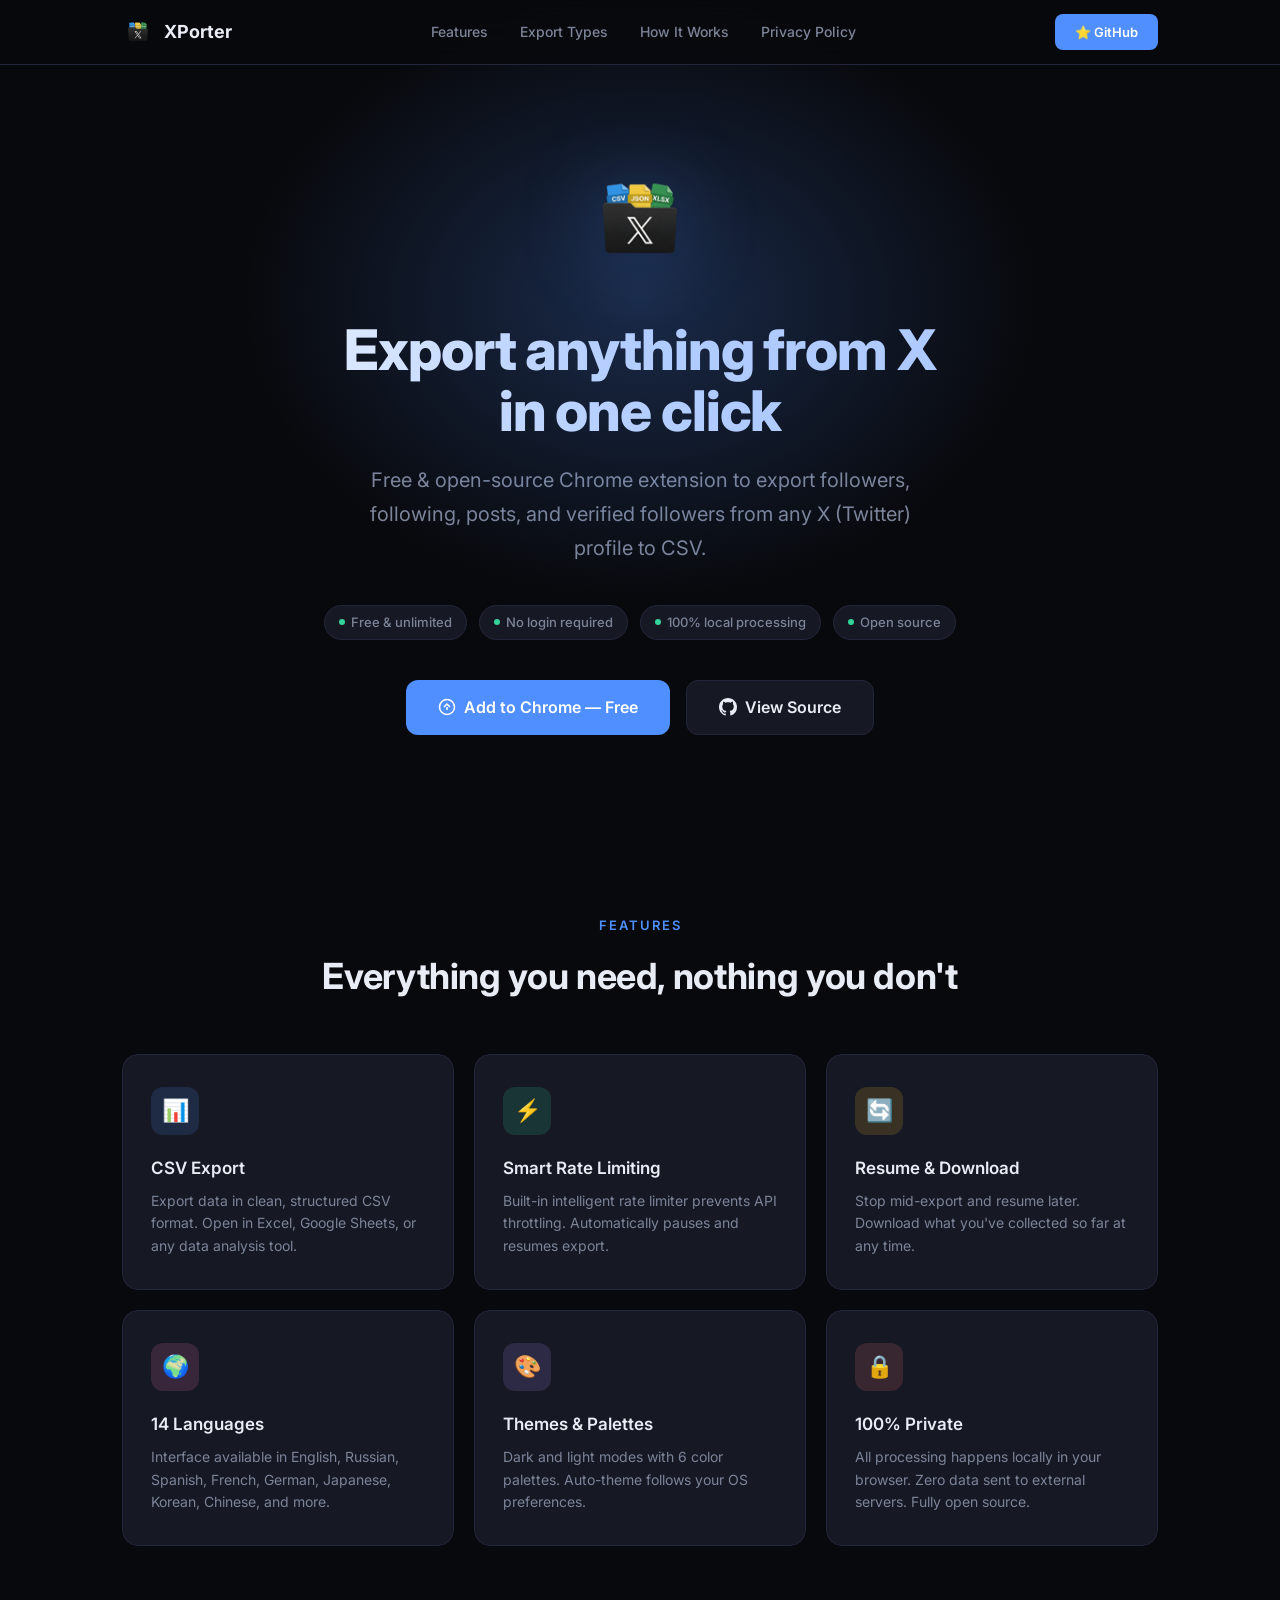
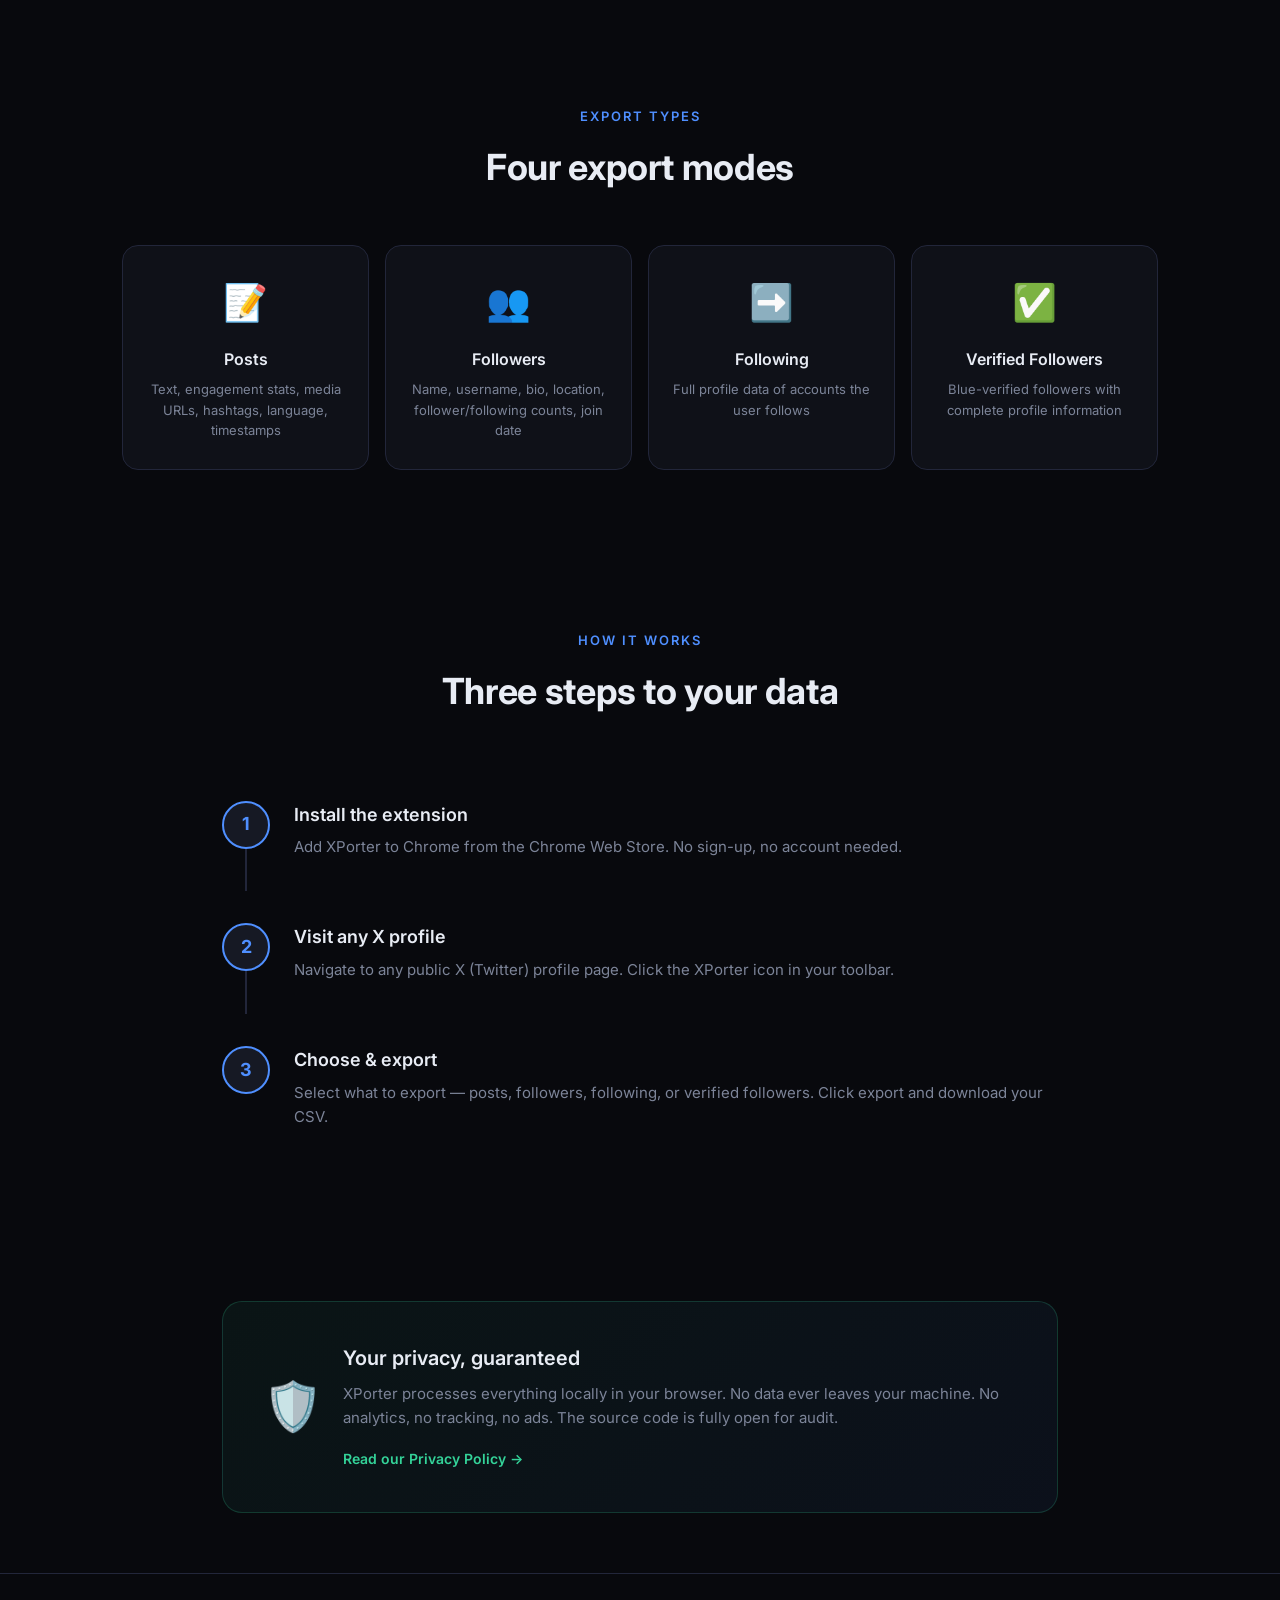
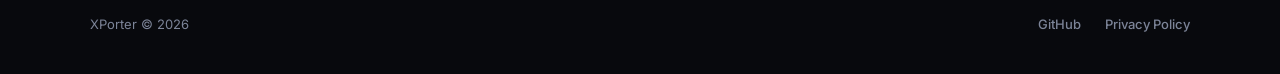
==== index.html @ e60d1402 "Restore docs/ folder for landing page" ====
<!DOCTYPE html>
<html lang="en">

<head>
    <meta charset="UTF-8">
    <meta name="viewport" content="width=device-width, initial-scale=1.0">
    <title>XPorter — Export X (Twitter) Data to CSV</title>
    <meta name="description"
        content="Free Chrome extension to export followers, following, posts, and verified followers from any X (Twitter) profile to CSV.">
    <link rel="icon" type="image/png" href="icon128.png">
    <link href="https://fonts.googleapis.com/css2?family=Inter:wght@400;500;600;700;800&display=swap" rel="stylesheet">
    <style>
        :root {
            --bg: #08090d;
            --bg-surface: #0f1118;
            --bg-card: #161924;
            --border: #22263a;
            --text: #e8ecf4;
            --text-muted: #7c8498;
            --accent: #4f8fff;
            --accent-glow: rgba(79, 143, 255, 0.25);
            --green: #34d399;
            --yellow: #fbbf24;
            --pink: #f472b6;
            --radius: 16px;
        }

        * {
            margin: 0;
            padding: 0;
            box-sizing: border-box;
        }

        body {
            font-family: 'Inter', -apple-system, BlinkMacSystemFont, sans-serif;
            background: var(--bg);
            color: var(--text);
            line-height: 1.6;
            overflow-x: hidden;
        }

        /* ====== NAV ====== */
        nav {
            position: fixed;
            top: 0;
            left: 0;
            right: 0;
            z-index: 100;
            background: rgba(8, 9, 13, 0.8);
            backdrop-filter: blur(20px);
            border-bottom: 1px solid var(--border);
        }

        .nav-inner {
            max-width: 1100px;
            margin: 0 auto;
            padding: 0 32px;
            height: 64px;
            display: flex;
            align-items: center;
            justify-content: space-between;
        }

        .nav-logo {
            display: flex;
            align-items: center;
            gap: 10px;
            font-weight: 700;
            font-size: 18px;
            color: var(--text);
            text-decoration: none;
        }

        .nav-logo img {
            width: 32px;
            height: 32px;
            border-radius: 6px;
        }

        .nav-links {
            display: flex;
            gap: 32px;
            list-style: none;
        }

        .nav-links a {
            color: var(--text-muted);
            text-decoration: none;
            font-size: 14px;
            font-weight: 500;
            transition: color 0.2s;
        }

        .nav-links a:hover {
            color: var(--text);
        }

        .nav-cta {
            background: var(--accent);
            color: #fff;
            padding: 8px 20px;
            border-radius: 8px;
            font-size: 13px;
            font-weight: 600;
            text-decoration: none;
            transition: all 0.2s;
        }

        .nav-cta:hover {
            background: #6ba0ff;
            box-shadow: 0 0 20px var(--accent-glow);
        }

        /* ====== HERO ====== */
        .hero {
            padding: 160px 32px 100px;
            text-align: center;
            position: relative;
        }

        .hero::before {
            content: '';
            position: absolute;
            top: 0;
            left: 50%;
            transform: translateX(-50%);
            width: 800px;
            height: 600px;
            background: radial-gradient(ellipse, var(--accent-glow) 0%, transparent 70%);
            pointer-events: none;
        }

        .hero-icon {
            width: 120px;
            height: 120px;
            border-radius: 28px;
            margin-bottom: 32px;
            position: relative;
            filter: drop-shadow(0 0 40px var(--accent-glow));
        }

        .hero h1 {
            font-size: 56px;
            font-weight: 800;
            line-height: 1.1;
            margin-bottom: 20px;
            letter-spacing: -0.02em;
            background: linear-gradient(135deg, #fff 0%, #94b8ff 100%);
            -webkit-background-clip: text;
            -webkit-text-fill-color: transparent;
        }

        .hero p {
            font-size: 20px;
            color: var(--text-muted);
            max-width: 560px;
            margin: 0 auto 40px;
            line-height: 1.7;
        }

        .hero-badges {
            display: flex;
            justify-content: center;
            gap: 12px;
            margin-bottom: 40px;
            flex-wrap: wrap;
        }

        .hero-badge {
            display: inline-flex;
            align-items: center;
            gap: 6px;
            padding: 6px 14px;
            background: var(--bg-card);
            border: 1px solid var(--border);
            border-radius: 20px;
            font-size: 13px;
            color: var(--text-muted);
            font-weight: 500;
        }

        .hero-badge .dot {
            width: 6px;
            height: 6px;
            border-radius: 50%;
            background: var(--green);
        }

        .hero-buttons {
            display: flex;
            gap: 16px;
            justify-content: center;
            flex-wrap: wrap;
        }

        .btn-primary {
            display: inline-flex;
            align-items: center;
            gap: 8px;
            padding: 14px 32px;
            background: var(--accent);
            color: #fff;
            border-radius: 12px;
            font-size: 16px;
            font-weight: 600;
            text-decoration: none;
            transition: all 0.3s;
        }

        .btn-primary:hover {
            background: #6ba0ff;
            box-shadow: 0 4px 30px var(--accent-glow);
            transform: translateY(-2px);
        }

        .btn-secondary {
            display: inline-flex;
            align-items: center;
            gap: 8px;
            padding: 14px 32px;
            background: var(--bg-card);
            color: var(--text);
            border: 1px solid var(--border);
            border-radius: 12px;
            font-size: 16px;
            font-weight: 600;
            text-decoration: none;
            transition: all 0.3s;
        }

        .btn-secondary:hover {
            border-color: var(--accent);
            background: rgba(79, 143, 255, 0.05);
        }

        /* ====== FEATURES ====== */
        .features {
            padding: 80px 32px;
            max-width: 1100px;
            margin: 0 auto;
        }

        .section-label {
            text-align: center;
            font-size: 13px;
            font-weight: 600;
            color: var(--accent);
            text-transform: uppercase;
            letter-spacing: 2px;
            margin-bottom: 12px;
        }

        .section-title {
            text-align: center;
            font-size: 36px;
            font-weight: 700;
            margin-bottom: 48px;
            letter-spacing: -0.01em;
        }

        .features-grid {
            display: grid;
            grid-template-columns: repeat(3, 1fr);
            gap: 20px;
        }

        .feature-card {
            background: var(--bg-card);
            border: 1px solid var(--border);
            border-radius: var(--radius);
            padding: 32px 28px;
            transition: all 0.3s;
        }

        .feature-card:hover {
            border-color: rgba(79, 143, 255, 0.3);
            transform: translateY(-4px);
            box-shadow: 0 8px 32px rgba(0, 0, 0, 0.3);
        }

        .feature-icon {
            width: 48px;
            height: 48px;
            border-radius: 12px;
            display: flex;
            align-items: center;
            justify-content: center;
            font-size: 22px;
            margin-bottom: 20px;
        }

        .feature-icon.blue {
            background: rgba(79, 143, 255, 0.15);
        }

        .feature-icon.green {
            background: rgba(52, 211, 153, 0.15);
        }

        .feature-icon.yellow {
            background: rgba(251, 191, 36, 0.15);
        }

        .feature-icon.pink {
            background: rgba(244, 114, 182, 0.15);
        }

        .feature-icon.purple {
            background: rgba(167, 139, 250, 0.15);
        }

        .feature-icon.red {
            background: rgba(248, 113, 113, 0.15);
        }

        .feature-card h3 {
            font-size: 17px;
            font-weight: 600;
            margin-bottom: 8px;
        }

        .feature-card p {
            font-size: 14px;
            color: var(--text-muted);
            line-height: 1.6;
        }

        /* ====== EXPORT TYPES ====== */
        .export-types {
            padding: 80px 32px;
            max-width: 1100px;
            margin: 0 auto;
        }

        .export-grid {
            display: grid;
            grid-template-columns: repeat(4, 1fr);
            gap: 16px;
        }

        .export-card {
            background: var(--bg-surface);
            border: 1px solid var(--border);
            border-radius: var(--radius);
            padding: 28px 24px;
            text-align: center;
            transition: all 0.3s;
        }

        .export-card:hover {
            border-color: var(--accent);
            background: rgba(79, 143, 255, 0.04);
        }

        .export-card .emoji {
            font-size: 36px;
            margin-bottom: 16px;
        }

        .export-card h3 {
            font-size: 16px;
            font-weight: 600;
            margin-bottom: 6px;
        }

        .export-card p {
            font-size: 13px;
            color: var(--text-muted);
        }

        /* ====== HOW IT WORKS ====== */
        .how-it-works {
            padding: 80px 32px;
            max-width: 900px;
            margin: 0 auto;
        }

        .steps {
            display: flex;
            flex-direction: column;
            gap: 0;
            position: relative;
        }

        .step {
            display: flex;
            gap: 24px;
            padding: 32px 0;
            position: relative;
        }

        .step-number {
            width: 48px;
            height: 48px;
            min-width: 48px;
            border-radius: 50%;
            background: var(--bg-card);
            border: 2px solid var(--accent);
            display: flex;
            align-items: center;
            justify-content: center;
            font-size: 18px;
            font-weight: 700;
            color: var(--accent);
            position: relative;
            z-index: 2;
        }

        .step:not(:last-child)::after {
            content: '';
            position: absolute;
            left: 23px;
            top: 80px;
            bottom: 0;
            width: 2px;
            background: var(--border);
        }

        .step-content h3 {
            font-size: 18px;
            font-weight: 600;
            margin-bottom: 6px;
        }

        .step-content p {
            font-size: 15px;
            color: var(--text-muted);
        }

        /* ====== PRIVACY BANNER ====== */
        .privacy-banner {
            padding: 60px 32px;
            max-width: 900px;
            margin: 0 auto;
        }

        .privacy-card {
            background: linear-gradient(135deg, rgba(52, 211, 153, 0.06) 0%, rgba(79, 143, 255, 0.06) 100%);
            border: 1px solid rgba(52, 211, 153, 0.2);
            border-radius: 20px;
            padding: 40px;
            display: flex;
            align-items: center;
            gap: 32px;
        }

        .privacy-card .shield {
            font-size: 48px;
            min-width: 48px;
        }

        .privacy-card h3 {
            font-size: 20px;
            font-weight: 600;
            margin-bottom: 8px;
        }

        .privacy-card p {
            font-size: 15px;
            color: var(--text-muted);
            margin-bottom: 16px;
        }

        .privacy-card a {
            color: var(--green);
            font-weight: 600;
            text-decoration: none;
            font-size: 14px;
        }

        .privacy-card a:hover {
            text-decoration: underline;
        }

        /* ====== FOOTER ====== */
        footer {
            padding: 40px 32px;
            border-top: 1px solid var(--border);
            text-align: center;
        }

        .footer-inner {
            max-width: 1100px;
            margin: 0 auto;
            display: flex;
            justify-content: space-between;
            align-items: center;
        }

        footer p {
            font-size: 13px;
            color: var(--text-muted);
        }

        .footer-links {
            display: flex;
            gap: 24px;
        }

        .footer-links a {
            color: var(--text-muted);
            text-decoration: none;
            font-size: 13px;
            font-weight: 500;
        }

        .footer-links a:hover {
            color: var(--text);
        }

        /* ====== RESPONSIVE ====== */
        @media (max-width: 900px) {
            .features-grid {
                grid-template-columns: repeat(2, 1fr);
            }

            .export-grid {
                grid-template-columns: repeat(2, 1fr);
            }

            .hero h1 {
                font-size: 40px;
            }
        }

        @media (max-width: 600px) {
            .features-grid {
                grid-template-columns: 1fr;
            }

            .export-grid {
                grid-template-columns: 1fr 1fr;
            }

            .hero h1 {
                font-size: 32px;
            }

            .hero p {
                font-size: 17px;
            }

            .nav-links {
                display: none;
            }

            .privacy-card {
                flex-direction: column;
                text-align: center;
            }

            .footer-inner {
                flex-direction: column;
                gap: 16px;
            }
        }
    </style>
</head>

<body>

    <nav>
        <div class="nav-inner">
            <a href="#" class="nav-logo">
                <img src="icon128.png" alt="XPorter">
                XPorter
            </a>
            <ul class="nav-links">
                <li><a href="#features">Features</a></li>
                <li><a href="#export-types">Export Types</a></li>
                <li><a href="#how-it-works">How It Works</a></li>
                <li><a href="privacy-policy.html">Privacy Policy</a></li>
            </ul>
            <a href="https://github.com/Lemelson/xporter" class="nav-cta">⭐ GitHub</a>
        </div>
    </nav>

    <!-- HERO -->
    <section class="hero">
        <img src="icon128.png" alt="XPorter" class="hero-icon">
        <h1>Export anything from X<br>in one click</h1>
        <p>Free &amp; open-source Chrome extension to export followers, following, posts, and verified followers from
            any X (Twitter) profile to CSV.</p>

        <div class="hero-badges">
            <span class="hero-badge"><span class="dot"></span> Free &amp; unlimited</span>
            <span class="hero-badge"><span class="dot"></span> No login required</span>
            <span class="hero-badge"><span class="dot"></span> 100% local processing</span>
            <span class="hero-badge"><span class="dot"></span> Open source</span>
        </div>

        <div class="hero-buttons">
            <a href="#" class="btn-primary">
                <svg width="18" height="18" viewBox="0 0 24 24" fill="none" stroke="currentColor" stroke-width="2">
                    <circle cx="12" cy="12" r="10" />
                    <path d="M12 16V12M8 12l4-4 4 4" />
                </svg>
                Add to Chrome — Free
            </a>
            <a href="https://github.com/Lemelson/xporter" class="btn-secondary">
                <svg width="18" height="18" viewBox="0 0 24 24" fill="currentColor">
                    <path
                        d="M12 0C5.37 0 0 5.37 0 12c0 5.31 3.435 9.795 8.205 11.385.6.105.825-.255.825-.57 0-.285-.015-1.23-.015-2.235-3.015.555-3.795-.735-4.035-1.41-.135-.345-.72-1.41-1.23-1.695-.42-.225-1.02-.78-.015-.795.945-.015 1.62.87 1.845 1.23 1.08 1.815 2.805 1.305 3.495.99.105-.78.42-1.305.765-1.605-2.67-.3-5.46-1.335-5.46-5.925 0-1.305.465-2.385 1.23-3.225-.12-.3-.54-1.53.12-3.18 0 0 1.005-.315 3.3 1.23.96-.27 1.98-.405 3-.405s2.04.135 3 .405c2.295-1.56 3.3-1.23 3.3-1.23.66 1.65.24 2.88.12 3.18.765.84 1.23 1.905 1.23 3.225 0 4.605-2.805 5.625-5.475 5.925.435.375.81 1.095.81 2.22 0 1.605-.015 2.895-.015 3.3 0 .315.225.69.825.57A12.02 12.02 0 0024 12c0-6.63-5.37-12-12-12z" />
                </svg>
                View Source
            </a>
        </div>
    </section>

    <!-- FEATURES -->
    <section class="features" id="features">
        <div class="section-label">Features</div>
        <h2 class="section-title">Everything you need, nothing you don't</h2>

        <div class="features-grid">
            <div class="feature-card">
                <div class="feature-icon blue">📊</div>
                <h3>CSV Export</h3>
                <p>Export data in clean, structured CSV format. Open in Excel, Google Sheets, or any data analysis tool.
                </p>
            </div>
            <div class="feature-card">
                <div class="feature-icon green">⚡</div>
                <h3>Smart Rate Limiting</h3>
                <p>Built-in intelligent rate limiter prevents API throttling. Automatically pauses and resumes export.
                </p>
            </div>
            <div class="feature-card">
                <div class="feature-icon yellow">🔄</div>
                <h3>Resume & Download</h3>
                <p>Stop mid-export and resume later. Download what you've collected so far at any time.</p>
            </div>
            <div class="feature-card">
                <div class="feature-icon pink">🌍</div>
                <h3>14 Languages</h3>
                <p>Interface available in English, Russian, Spanish, French, German, Japanese, Korean, Chinese, and
                    more.</p>
            </div>
            <div class="feature-card">
                <div class="feature-icon purple">🎨</div>
                <h3>Themes & Palettes</h3>
                <p>Dark and light modes with 6 color palettes. Auto-theme follows your OS preferences.</p>
            </div>
            <div class="feature-card">
                <div class="feature-icon red">🔒</div>
                <h3>100% Private</h3>
                <p>All processing happens locally in your browser. Zero data sent to external servers. Fully open
                    source.</p>
            </div>
        </div>
    </section>

    <!-- EXPORT TYPES -->
    <section class="export-types" id="export-types">
        <div class="section-label">Export Types</div>
        <h2 class="section-title">Four export modes</h2>

        <div class="export-grid">
            <div class="export-card">
                <div class="emoji">📝</div>
                <h3>Posts</h3>
                <p>Text, engagement stats, media URLs, hashtags, language, timestamps</p>
            </div>
            <div class="export-card">
                <div class="emoji">👥</div>
                <h3>Followers</h3>
                <p>Name, username, bio, location, follower/following counts, join date</p>
            </div>
            <div class="export-card">
                <div class="emoji">➡️</div>
                <h3>Following</h3>
                <p>Full profile data of accounts the user follows</p>
            </div>
            <div class="export-card">
                <div class="emoji">✅</div>
                <h3>Verified Followers</h3>
                <p>Blue-verified followers with complete profile information</p>
            </div>
        </div>
    </section>

    <!-- HOW IT WORKS -->
    <section class="how-it-works" id="how-it-works">
        <div class="section-label">How It Works</div>
        <h2 class="section-title">Three steps to your data</h2>

        <div class="steps">
            <div class="step">
                <div class="step-number">1</div>
                <div class="step-content">
                    <h3>Install the extension</h3>
                    <p>Add XPorter to Chrome from the Chrome Web Store. No sign-up, no account needed.</p>
                </div>
            </div>
            <div class="step">
                <div class="step-number">2</div>
                <div class="step-content">
                    <h3>Visit any X profile</h3>
                    <p>Navigate to any public X (Twitter) profile page. Click the XPorter icon in your toolbar.</p>
                </div>
            </div>
            <div class="step">
                <div class="step-number">3</div>
                <div class="step-content">
                    <h3>Choose & export</h3>
                    <p>Select what to export — posts, followers, following, or verified followers. Click export and
                        download your CSV.</p>
                </div>
            </div>
        </div>
    </section>

    <!-- PRIVACY BANNER -->
    <section class="privacy-banner">
        <div class="privacy-card">
            <div class="shield">🛡️</div>
            <div>
                <h3>Your privacy, guaranteed</h3>
                <p>XPorter processes everything locally in your browser. No data ever leaves your machine. No analytics,
                    no tracking, no ads. The source code is fully open for audit.</p>
                <a href="privacy-policy.html">Read our Privacy Policy →</a>
            </div>
        </div>
    </section>

    <!-- FOOTER -->
    <footer>
        <div class="footer-inner">
            <p>XPorter © 2026</p>
            <div class="footer-links">
                <a href="https://github.com/Lemelson/xporter">GitHub</a>
                <a href="privacy-policy.html">Privacy Policy</a>
            </div>
        </div>
    </footer>

</body>

</html>
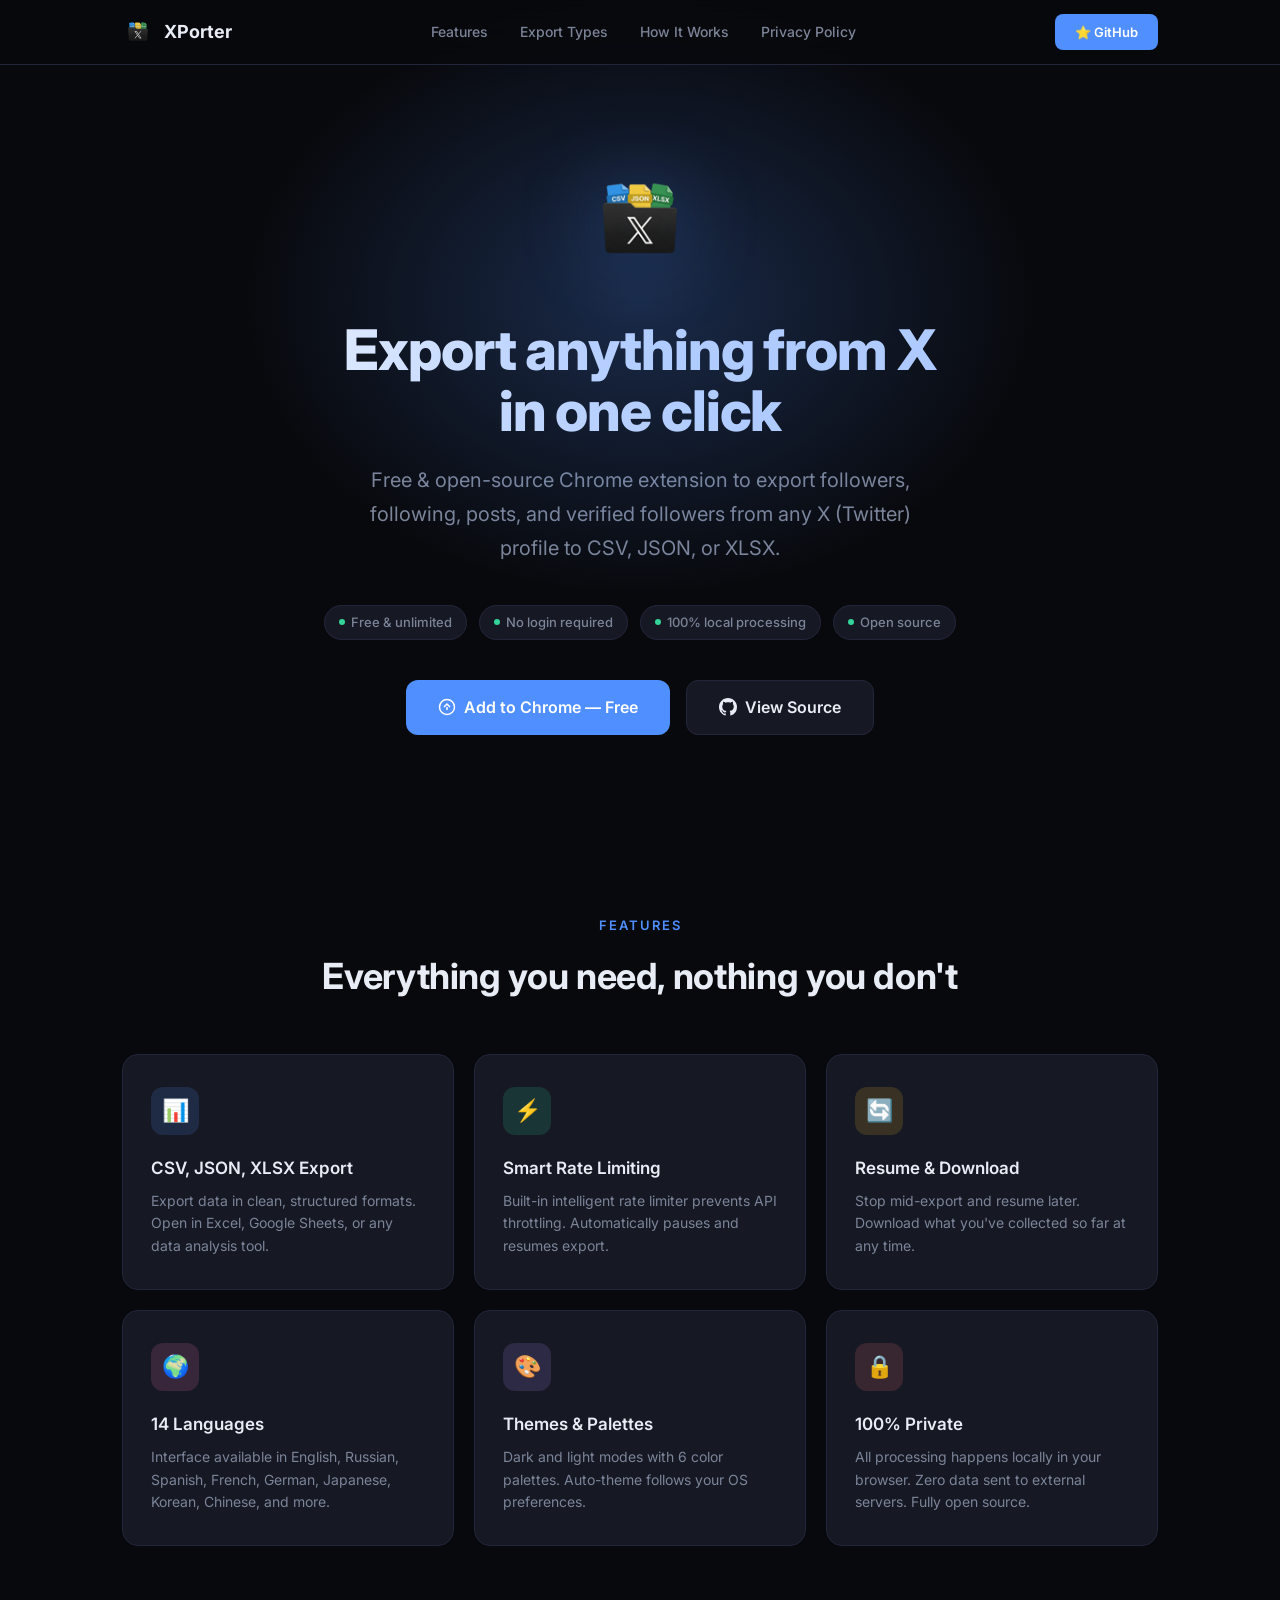
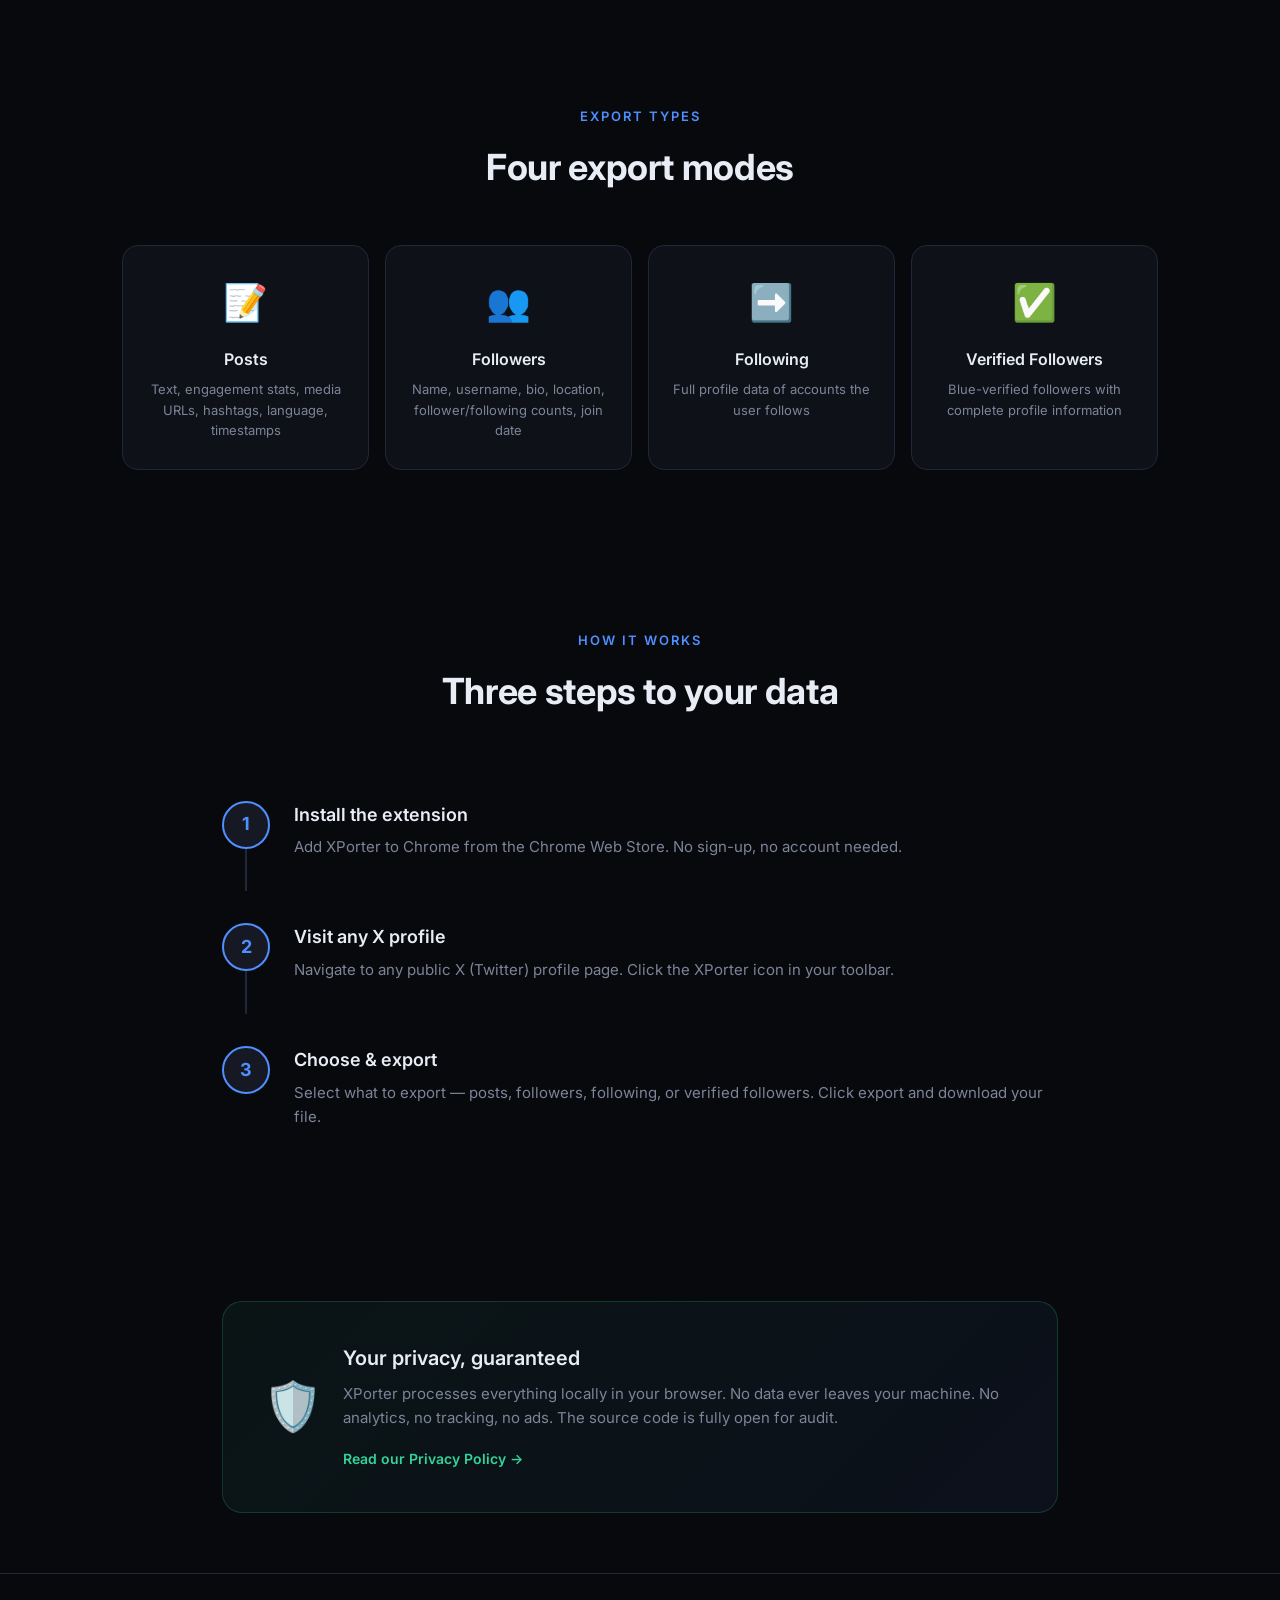
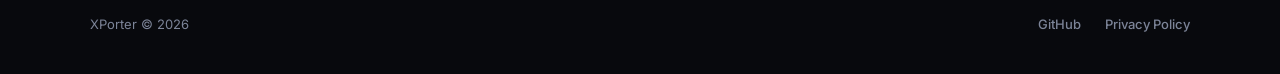
==== commit 223d2c46: "Fix export reliability follow-ups" ====
--- a/index.html
+++ b/index.html
@@ -4,9 +4,9 @@
 <head>
     <meta charset="UTF-8">
     <meta name="viewport" content="width=device-width, initial-scale=1.0">
-    <title>XPorter — Export X (Twitter) Data to CSV</title>
+    <title>XPorter — Export X (Twitter) Data to CSV, JSON, or XLSX</title>
     <meta name="description"
-        content="Free Chrome extension to export followers, following, posts, and verified followers from any X (Twitter) profile to CSV.">
+        content="Free Chrome extension to export followers, following, posts, and verified followers from any X (Twitter) profile to CSV, JSON, or XLSX.">
     <link rel="icon" type="image/png" href="icon128.png">
     <link href="https://fonts.googleapis.com/css2?family=Inter:wght@400;500;600;700;800&display=swap" rel="stylesheet">
     <style>
@@ -580,7 +580,7 @@
         <img src="icon128.png" alt="XPorter" class="hero-icon">
         <h1>Export anything from X<br>in one click</h1>
         <p>Free &amp; open-source Chrome extension to export followers, following, posts, and verified followers from
-            any X (Twitter) profile to CSV.</p>
+            any X (Twitter) profile to CSV, JSON, or XLSX.</p>
 
         <div class="hero-badges">
             <span class="hero-badge"><span class="dot"></span> Free &amp; unlimited</span>
@@ -615,8 +615,8 @@
         <div class="features-grid">
             <div class="feature-card">
                 <div class="feature-icon blue">📊</div>
-                <h3>CSV Export</h3>
-                <p>Export data in clean, structured CSV format. Open in Excel, Google Sheets, or any data analysis tool.
+                <h3>CSV, JSON, XLSX Export</h3>
+                <p>Export data in clean, structured formats. Open in Excel, Google Sheets, or any data analysis tool.
                 </p>
             </div>
             <div class="feature-card">
@@ -704,7 +704,7 @@
                 <div class="step-content">
                     <h3>Choose & export</h3>
                     <p>Select what to export — posts, followers, following, or verified followers. Click export and
-                        download your CSV.</p>
+                        download your file.</p>
                 </div>
             </div>
         </div>
@@ -736,4 +736,4 @@
 
 </body>
 
-</html>+</html>
